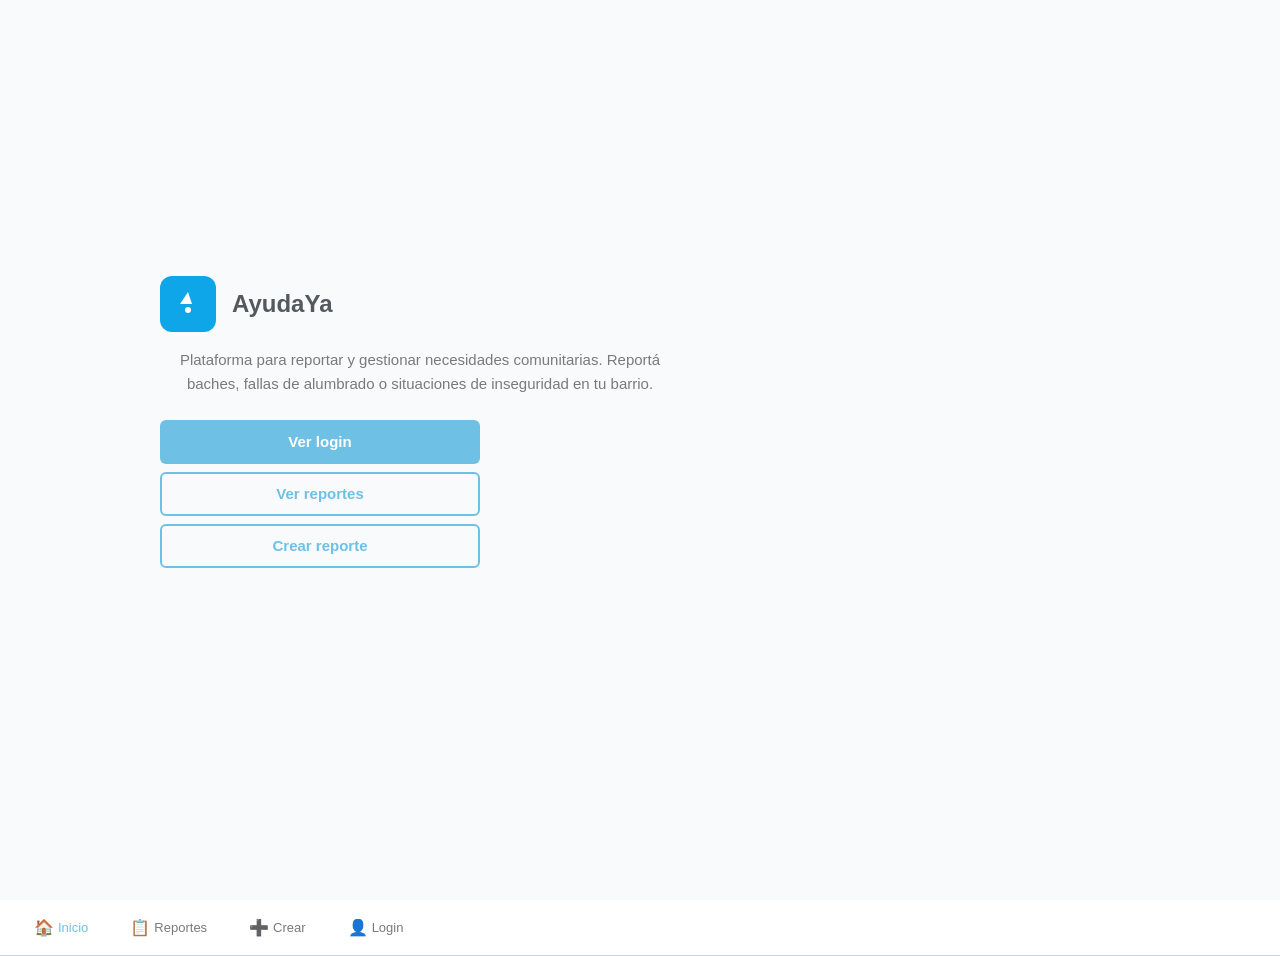
==== index.html @ 713e8d94 "feat: agregar JavaScript con validaciones de formularios, navegación activa y feedback visual" ====
<!DOCTYPE html>
<html lang="es">
<head>
    <meta charset="UTF-8">
    <meta name="viewport" content="width=device-width, initial-scale=1.0">
    <title>AyudaYa</title>
    <link rel="icon" type="image/svg+xml" href="assets/images/favicon.svg">
    <link rel="stylesheet" href="css/styles.css">
</head>
<body>
    <main class="screen screen--centered" style="display: block; padding-top: 0; padding-bottom: 0;">
        <div style="min-height: 100vh; display: flex; flex-direction: column; justify-content: center; padding: var(--space-lg) var(--space-md); padding-bottom: calc(var(--space-lg) + var(--nav-height));">
            <div style="display: grid; gap: var(--space-lg); max-width: 960px; margin: 0 auto; width: 100%;">
                <div>
                    <div style="display: flex; align-items: center; gap: var(--space-md); margin-bottom: var(--space-md);">
                        <img src="assets/images/logo-ayudaya.svg" alt="AyudaYa" style="width: 56px; height: 56px; object-fit: contain;">
                        <h1 style="font-size: var(--font-size-title); font-weight: 700; color: var(--color-text); margin: 0;">AyudaYa</h1>
                    </div>
                    <p style="font-size: var(--font-size-body); color: var(--color-text-muted); max-width: 520px; line-height: 1.6;">
                        Plataforma para reportar y gestionar necesidades comunitarias. Reportá baches, fallas de alumbrado o situaciones de inseguridad en tu barrio.
                    </p>
                </div>

                <div style="display: grid; gap: var(--space-sm); max-width: 320px;">
                    <a href="login.html" class="btn btn--primary" style="width: 100%;">Ver login</a>
                    <a href="reportes.html" class="btn btn--secondary" style="width: 100%;">Ver reportes</a>
                    <a href="crear-reporte.html" class="btn btn--secondary" style="width: 100%;">Crear reporte</a>
                </div>
            </div>
        </div>
    </main>

    <nav class="navbar" aria-label="Navegación principal">
        <a href="index.html" class="navbar__item navbar__item--active" aria-current="page">
            <span class="navbar__icon" aria-hidden="true">🏠</span>
            <span>Inicio</span>
        </a>
        <a href="reportes.html" class="navbar__item">
            <span class="navbar__icon" aria-hidden="true">📋</span>
            <span>Reportes</span>
        </a>
        <a href="crear-reporte.html" class="navbar__item">
            <span class="navbar__icon" aria-hidden="true">➕</span>
            <span>Crear</span>
        </a>
        <a href="login.html" class="navbar__item">
            <span class="navbar__icon" aria-hidden="true">👤</span>
            <span>Login</span>
        </a>
    </nav>
    <script src="js/main.js"></script>
</body>
</html>
---- css/styles.css ----
:root {
    --color-primary: #6EC1E4;
    --color-secondary: #61CE70;
    --color-success: #16a34a;
    --color-error: #dc2626;
    --color-warning: #d97706;
    --color-gray-100: #f1f5f9;
    --color-gray-300: #cbd5e1;
    --color-gray-500: #64748b;
    --color-gray-700: #334155;
    --color-background: #f8fafc;
    --color-surface: #ffffff;

    --color-text: #54595F;
    --color-text-muted: #7A7A7A;
    --color-text-inverse: #ffffff;

    --font-family: -apple-system, BlinkMacSystemFont, "Segoe UI", Roboto, "Helvetica Neue", Arial, sans-serif;
    --font-size-title: 1.5rem;
    --font-size-subtitle: 1.125rem;
    --font-size-body: 0.9375rem;
    --font-size-caption: 0.8125rem;

    --space-xs: 4px;
    --space-sm: 8px;
    --space-md: 16px;
    --space-lg: 24px;

    --radius-sm: 6px;
    --radius-md: 10px;

    --shadow-sm: 0 1px 3px rgba(0, 0, 0, 0.08);
    --shadow-md: 0 4px 12px rgba(0, 0, 0, 0.1);

    --nav-height: 56px;
    --container-max: 960px;
}

*, *::before, *::after {
    margin: 0;
    padding: 0;
    box-sizing: border-box;
}

html {
    scroll-behavior: smooth;
}

body {
    font-family: var(--font-family);
    font-size: var(--font-size-body);
    line-height: 1.5;
    color: var(--color-text);
    background-color: var(--color-background);
    -webkit-font-smoothing: antialiased;
}

.container {
    width: 100%;
    max-width: var(--container-max);
    margin: 0 auto;
    padding: 0 var(--space-md);
}

/* Navegación inferior móvil-first */
.navbar {
    position: fixed;
    bottom: 0;
    left: 0;
    right: 0;
    height: var(--nav-height);
    background: var(--color-surface);
    border-top: 1px solid var(--color-gray-300);
    display: flex;
    justify-content: space-around;
    align-items: center;
    z-index: 100;
}

.navbar__item {
    display: flex;
    flex-direction: column;
    align-items: center;
    justify-content: center;
    gap: 2px;
    text-decoration: none;
    color: var(--color-text-muted);
    font-size: var(--font-size-caption);
    font-weight: 500;
    padding: var(--space-xs) var(--space-sm);
    min-height: var(--nav-height);
    min-width: 64px;
    transition: color 0.2s;
}

.navbar__item:hover,
.navbar__item:focus-visible {
    color: var(--color-primary);
    outline: none;
}

.navbar__item:focus-visible {
    background: var(--color-gray-100);
    border-radius: var(--radius-sm);
}

.navbar__icon {
    width: 24px;
    height: 24px;
    display: inline-flex;
    align-items: center;
    justify-content: center;
    font-size: 1.25rem;
    line-height: 1;
}

.navbar__item--active {
    color: var(--color-primary);
}

/* Botón */
.btn {
    display: inline-flex;
    align-items: center;
    justify-content: center;
    min-height: 44px;
    padding: 10px var(--space-lg);
    border-radius: var(--radius-sm);
    font-family: var(--font-family);
    font-size: var(--font-size-body);
    font-weight: 600;
    line-height: 1.25;
    text-decoration: none;
    border: none;
    cursor: pointer;
    transition: background-color 0.2s, transform 0.1s;
}

.btn:focus-visible {
    outline: 3px solid var(--color-secondary);
    outline-offset: 2px;
}

.btn:active {
    transform: scale(0.98);
}

.btn--primary {
    background-color: var(--color-primary);
    color: var(--color-text-inverse);
}

.btn--primary:hover {
    background-color: #5bb5db;
}

.btn--secondary {
    background-color: transparent;
    color: var(--color-primary);
    border: 2px solid var(--color-primary);
}

.btn--secondary:hover {
    background-color: var(--color-gray-100);
}

.btn--disabled {
    background-color: var(--color-gray-300);
    color: var(--color-gray-500);
    cursor: not-allowed;
    pointer-events: none;
}

/* Input */
.form__group {
    display: grid;
    gap: var(--space-xs);
    margin-bottom: var(--space-md);
}

.form__label {
    font-size: var(--font-size-body);
    font-weight: 600;
    color: var(--color-text);
}

.form__input {
    width: 100%;
    min-height: 44px;
    padding: 10px var(--space-md);
    border: 1px solid var(--color-gray-300);
    border-radius: var(--radius-sm);
    font-family: var(--font-family);
    font-size: var(--font-size-body);
    color: var(--color-text);
    background-color: var(--color-surface);
    transition: border-color 0.2s, box-shadow 0.2s;
}

.form__input:focus-visible {
    outline: none;
    border-color: var(--color-primary);
    box-shadow: 0 0 0 3px rgba(110, 193, 228, 0.25);
}

.form__input--error {
    border-color: var(--color-error);
}

.form__input--error:focus-visible {
    box-shadow: 0 0 0 3px rgba(220, 38, 38, 0.15);
}

.form__error {
    display: block;
    font-size: var(--font-size-caption);
    color: var(--color-error);
    min-height: 1.2em;
}

.form__select {
    appearance: none;
    background-image: url("data:image/svg+xml,%3Csvg xmlns='http://www.w3.org/2000/svg' width='12' height='12' viewBox='0 0 12 12'%3E%3Cpath d='M6 8L1 3h10z' fill='%2364748b'/%3E%3C/svg%3E");
    background-repeat: no-repeat;
    background-position: right 12px center;
    padding-right: 36px;
}

/* Card de reporte */
.report-card {
    background-color: var(--color-surface);
    border: 1px solid var(--color-gray-300);
    border-radius: var(--radius-md);
    padding: var(--space-md);
    box-shadow: var(--shadow-sm);
    display: grid;
    gap: var(--space-sm);
    transition: box-shadow 0.2s, transform 0.2s;
}

.report-card:hover {
    box-shadow: var(--shadow-md);
    transform: translateY(-2px);
}

.report-card__header {
    display: flex;
    justify-content: space-between;
    align-items: flex-start;
    gap: var(--space-sm);
}

.report-card__title {
    font-size: var(--font-size-subtitle);
    font-weight: 600;
    color: var(--color-text);
    line-height: 1.3;
}

.report-card__meta {
    display: flex;
    flex-wrap: wrap;
    gap: var(--space-xs);
    align-items: center;
}

.report-card__category,
.report-card__date {
    font-size: var(--font-size-caption);
    color: var(--color-text-muted);
}

.report-card__location {
    font-size: var(--font-size-caption);
    color: var(--color-text-muted);
    display: flex;
    align-items: center;
    gap: 4px;
}

/* Badge */
.badge {
    display: inline-flex;
    align-items: center;
    justify-content: center;
    min-height: 28px;
    padding: 2px var(--space-sm);
    border-radius: 999px;
    font-size: var(--font-size-caption);
    font-weight: 600;
    line-height: 1.25;
    white-space: nowrap;
}

.badge--status-pending {
    background-color: #fef3c7;
    color: #92400e;
}

.badge--status-inprogress {
    background-color: #dbeafe;
    color: #1e3a8a;
}

.badge--status-resolved {
    background-color: #dcfce7;
    color: #14532d;
}

.badge--category-bache {
    background-color: var(--color-gray-700);
    color: #ffffff;
}

.badge--category-alumbrado {
    background-color: #fde047;
    color: #713f12;
}

.badge--category-inseguridad {
    background-color: #fecaca;
    color: #991b1b;
}

/* FAB */
.fab {
    position: fixed;
    bottom: calc(var(--nav-height) + var(--space-md));
    right: var(--space-md);
    width: 56px;
    height: 56px;
    border-radius: 50%;
    background-color: var(--color-primary);
    color: var(--color-text-inverse);
    border: none;
    display: flex;
    align-items: center;
    justify-content: center;
    font-size: 1.5rem;
    font-weight: 700;
    box-shadow: var(--shadow-md);
    cursor: pointer;
    text-decoration: none;
    line-height: 1;
    z-index: 90;
}

.fab:focus-visible {
    outline: 3px solid var(--color-secondary);
    outline-offset: 2px;
}

.fab:active {
    transform: scale(0.95);
}

/* Placeholder visual */
.placeholder-visual {
    display: flex;
    flex-direction: column;
    align-items: center;
    justify-content: center;
    gap: var(--space-sm);
    min-height: 120px;
    border: 2px dashed var(--color-gray-300);
    border-radius: var(--radius-md);
    background-color: var(--color-gray-100);
    color: var(--color-text-muted);
    font-size: var(--font-size-caption);
    text-align: center;
    padding: var(--space-md);
    cursor: pointer;
    transition: border-color 0.2s, background-color 0.2s;
}

.placeholder-visual:hover {
    border-color: var(--color-primary);
    background-color: var(--color-surface);
}

.placeholder-visual:focus-visible {
    outline: none;
    border-color: var(--color-primary);
    box-shadow: 0 0 0 3px rgba(29, 78, 216, 0.15);
}

/* Pantallas generales */
.screen {
    padding: var(--space-lg) var(--space-md);
    padding-bottom: calc(var(--nav-height) + var(--space-lg) + env(safe-area-inset-bottom, 0px));
}

.screen--centered {
    display: flex;
    flex-direction: column;
    align-items: center;
    justify-content: center;
    min-height: 100vh;
    text-align: center;
}

.screen__logo {
    font-size: var(--font-size-title);
    font-weight: 700;
    color: var(--color-primary);
    margin-bottom: var(--space-lg);
    letter-spacing: -0.02em;
}

.screen__title {
    font-size: var(--font-size-subtitle);
    font-weight: 700;
    margin-bottom: var(--space-md);
    color: var(--color-text);
}

.screen__subtitle {
    font-size: var(--font-size-body);
    color: var(--color-text-muted);
    margin-bottom: var(--space-lg);
    max-width: 400px;
}

/* Lista */
.list {
    display: grid;
    gap: var(--space-md);
}

/* Enlace secundario */
.link {
    color: var(--color-primary);
    text-decoration: none;
    font-weight: 600;
    font-size: var(--font-size-body);
    background: none;
    border: none;
    cursor: pointer;
    padding: var(--space-xs);
    min-height: 44px;
    display: inline-flex;
    align-items: center;
}

.link:hover {
    text-decoration: underline;
}

.link:focus-visible {
    outline: 3px solid var(--color-secondary);
    outline-offset: 2px;
    border-radius: var(--radius-sm);
}

/* Espaciado util */
.mt-sm { margin-top: var(--space-sm); }
.mt-md { margin-top: var(--space-md); }
.mb-sm { margin-bottom: var(--space-sm); }
.mb-md { margin-bottom: var(--space-md); }

/* Style guide específico */
.styleguide {
    padding: var(--space-lg) var(--space-md);
    padding-bottom: calc(var(--space-lg) * 2);
}

.styleguide__section {
    margin-bottom: var(--space-lg);
}

.styleguide__section-title {
    font-size: var(--font-size-subtitle);
    font-weight: 700;
    margin-bottom: var(--space-md);
    color: var(--color-text);
}

.styleguide__token-row {
    display: flex;
    flex-wrap: wrap;
    gap: var(--space-sm);
    align-items: center;
}

.styleguide__swatch {
    width: 48px;
    height: 48px;
    border-radius: var(--radius-sm);
    border: 1px solid var(--color-gray-300);
    display: inline-block;
}

.styleguide__token-name {
    font-family: monospace;
    font-size: var(--font-size-caption);
    color: var(--color-text-muted);
}

.styleguide__component-grid {
    display: grid;
    gap: var(--space-md);
}

/* Responsive */
@media (min-width: 768px) {
    .navbar {
        position: sticky;
        top: 0;
        bottom: auto;
        border-top: none;
        border-bottom: 1px solid var(--color-gray-300);
        justify-content: flex-start;
        padding: 0 var(--space-md);
        gap: var(--space-sm);
    }

    .navbar__item {
        flex-direction: row;
        min-width: auto;
        padding: var(--space-sm) var(--space-md);
        border-radius: var(--radius-sm);
    }

    .navbar__icon {
        font-size: 1rem;
    }

    .screen {
        padding-bottom: var(--space-lg);
    }

    .screen--centered {
        min-height: auto;
        padding-top: 10vh;
        padding-bottom: 10vh;
    }

    .report-card {
        padding: var(--space-lg);
    }

    .styleguide__component-grid {
        grid-template-columns: repeat(2, 1fr);
    }
}

/* Imprimir */
@media print {
    .navbar, .fab, .btn, .form__input, .placeholder-visual {
        display: none;
    }
}

/* Ocultar icono de candado/autocompletar del navegador en campos de contraseña */
input[type="password"]::-webkit-credentials-auto-fill-button,
input[type="password"]::-webkit-clear-button,
input[type="password"]::-webkit-inner-spin-button {
    display: none !important;
    -webkit-appearance: none;
    appearance: none;
    margin: 0;
    height: 0;
    width: 0;
}
    position: absolute;
    width: 1px;
    height: 1px;
    padding: 0;
    margin: -1px;
    overflow: hidden;
    clip: rect(0, 0, 0, 0);
    white-space: nowrap;
    border: 0;
}
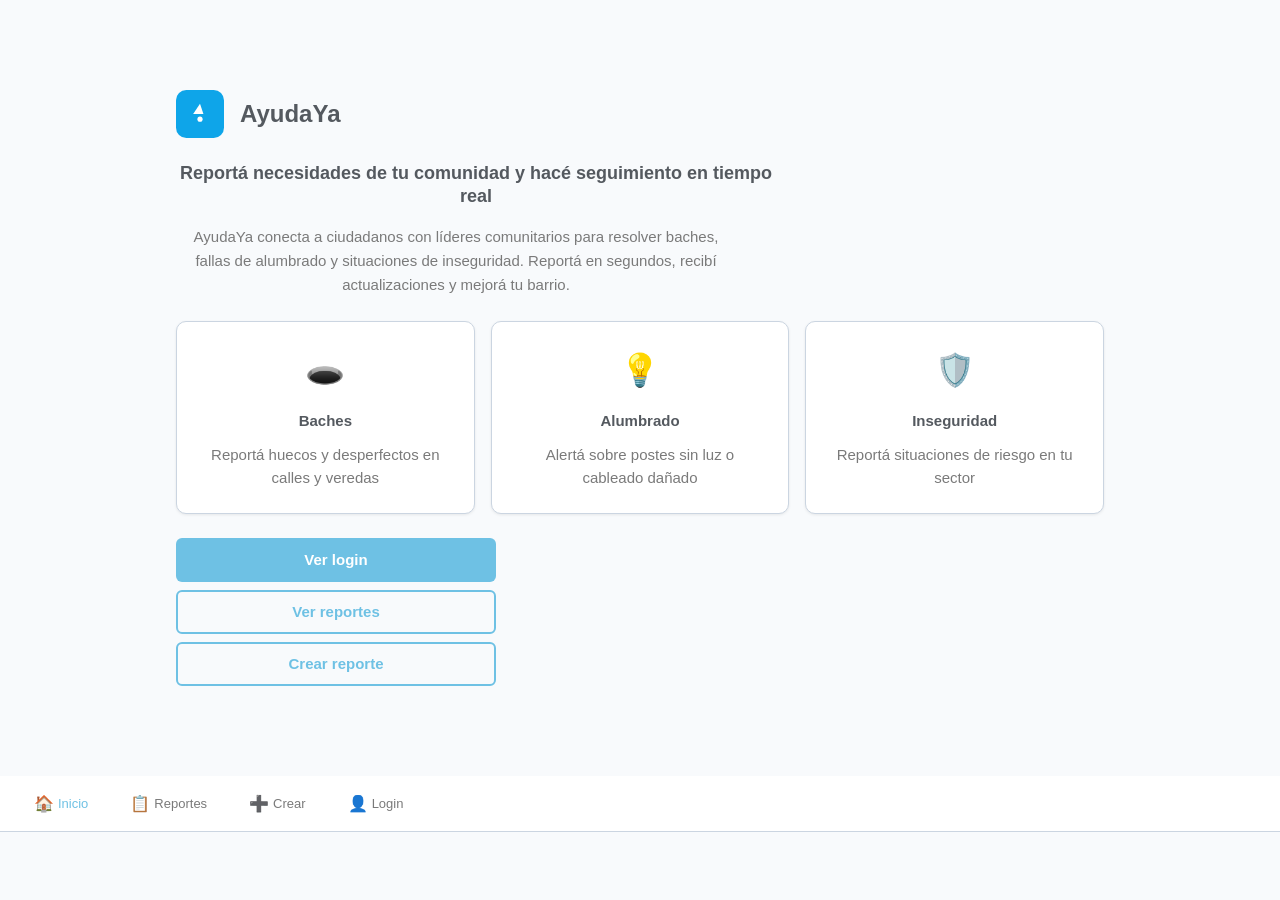
==== commit 31371f53: "feat: mejorar inicio con hero informativo, cards de categorías y diseño más atractivo" ====
--- a/index.html
+++ b/index.html
@@ -3,22 +3,44 @@
 <head>
     <meta charset="UTF-8">
     <meta name="viewport" content="width=device-width, initial-scale=1.0">
-    <title>AyudaYa</title>
+    <title>AyudaYa — Inicio</title>
     <link rel="icon" type="image/svg+xml" href="assets/images/favicon.svg">
     <link rel="stylesheet" href="css/styles.css">
 </head>
 <body>
-    <main class="screen screen--centered" style="display: block; padding-top: 0; padding-bottom: 0;">
-        <div style="min-height: 100vh; display: flex; flex-direction: column; justify-content: center; padding: var(--space-lg) var(--space-md); padding-bottom: calc(var(--space-lg) + var(--nav-height));">
-            <div style="display: grid; gap: var(--space-lg); max-width: 960px; margin: 0 auto; width: 100%;">
-                <div>
-                    <div style="display: flex; align-items: center; gap: var(--space-md); margin-bottom: var(--space-md);">
-                        <img src="assets/images/logo-ayudaya.svg" alt="AyudaYa" style="width: 56px; height: 56px; object-fit: contain;">
-                        <h1 style="font-size: var(--font-size-title); font-weight: 700; color: var(--color-text); margin: 0;">AyudaYa</h1>
+    <main class="screen screen--centered">
+        <div style="width: 100%; max-width: 960px; padding: 0 var(--space-md);">
+            <div style="display: grid; gap: var(--space-lg);">
+                <div style="display: flex; align-items: center; gap: var(--space-md);">
+                    <img src="assets/images/logo-ayudaya.svg" alt="AyudaYa" style="width: 48px; height: 48px; object-fit: contain;">
+                    <h1 style="font-size: var(--font-size-title); font-weight: 700; color: var(--color-text); margin: 0;">AyudaYa</h1>
+                </div>
+
+                <div style="display: grid; gap: var(--space-md);">
+                    <h2 style="font-size: var(--font-size-subtitle); font-weight: 700; color: var(--color-text); line-height: 1.3; max-width: 600px;">
+                        Reportá necesidades de tu comunidad y hacé seguimiento en tiempo real
+                    </h2>
+                    <p style="font-size: var(--font-size-body); color: var(--color-text-muted); line-height: 1.6; max-width: 560px;">
+                        AyudaYa conecta a ciudadanos con líderes comunitarios para resolver baches, fallas de alumbrado y situaciones de inseguridad. Reportá en segundos, recibí actualizaciones y mejorá tu barrio.
+                    </p>
+                </div>
+
+                <div style="display: grid; grid-template-columns: repeat(auto-fit, minmax(220px, 1fr)); gap: var(--space-md);">
+                    <div class="report-card" style="text-align: center; padding: var(--space-lg);">
+                        <div style="font-size: 2rem; margin-bottom: var(--space-sm);">🕳️</div>
+                        <div style="font-weight: 700; color: var(--color-text); margin-bottom: var(--space-xs);">Baches</div>
+                        <div style="font-size: var(--font-size-body); color: var(--color-text-muted);">Reportá huecos y desperfectos en calles y veredas</div>
                     </div>
-                    <p style="font-size: var(--font-size-body); color: var(--color-text-muted); max-width: 520px; line-height: 1.6;">
-                        Plataforma para reportar y gestionar necesidades comunitarias. Reportá baches, fallas de alumbrado o situaciones de inseguridad en tu barrio.
-                    </p>
+                    <div class="report-card" style="text-align: center; padding: var(--space-lg);">
+                        <div style="font-size: 2rem; margin-bottom: var(--space-sm);">💡</div>
+                        <div style="font-weight: 700; color: var(--color-text); margin-bottom: var(--space-xs);">Alumbrado</div>
+                        <div style="font-size: var(--font-size-body); color: var(--color-text-muted);">Alertá sobre postes sin luz o cableado dañado</div>
+                    </div>
+                    <div class="report-card" style="text-align: center; padding: var(--space-lg);">
+                        <div style="font-size: 2rem; margin-bottom: var(--space-sm);">🛡️</div>
+                        <div style="font-weight: 700; color: var(--color-text); margin-bottom: var(--space-xs);">Inseguridad</div>
+                        <div style="font-size: var(--font-size-body); color: var(--color-text-muted);">Reportá situaciones de riesgo en tu sector</div>
+                    </div>
                 </div>
 
                 <div style="display: grid; gap: var(--space-sm); max-width: 320px;">
@@ -48,6 +70,5 @@
             <span>Login</span>
         </a>
     </nav>
-    <script src="js/main.js"></script>
 </body>
 </html>
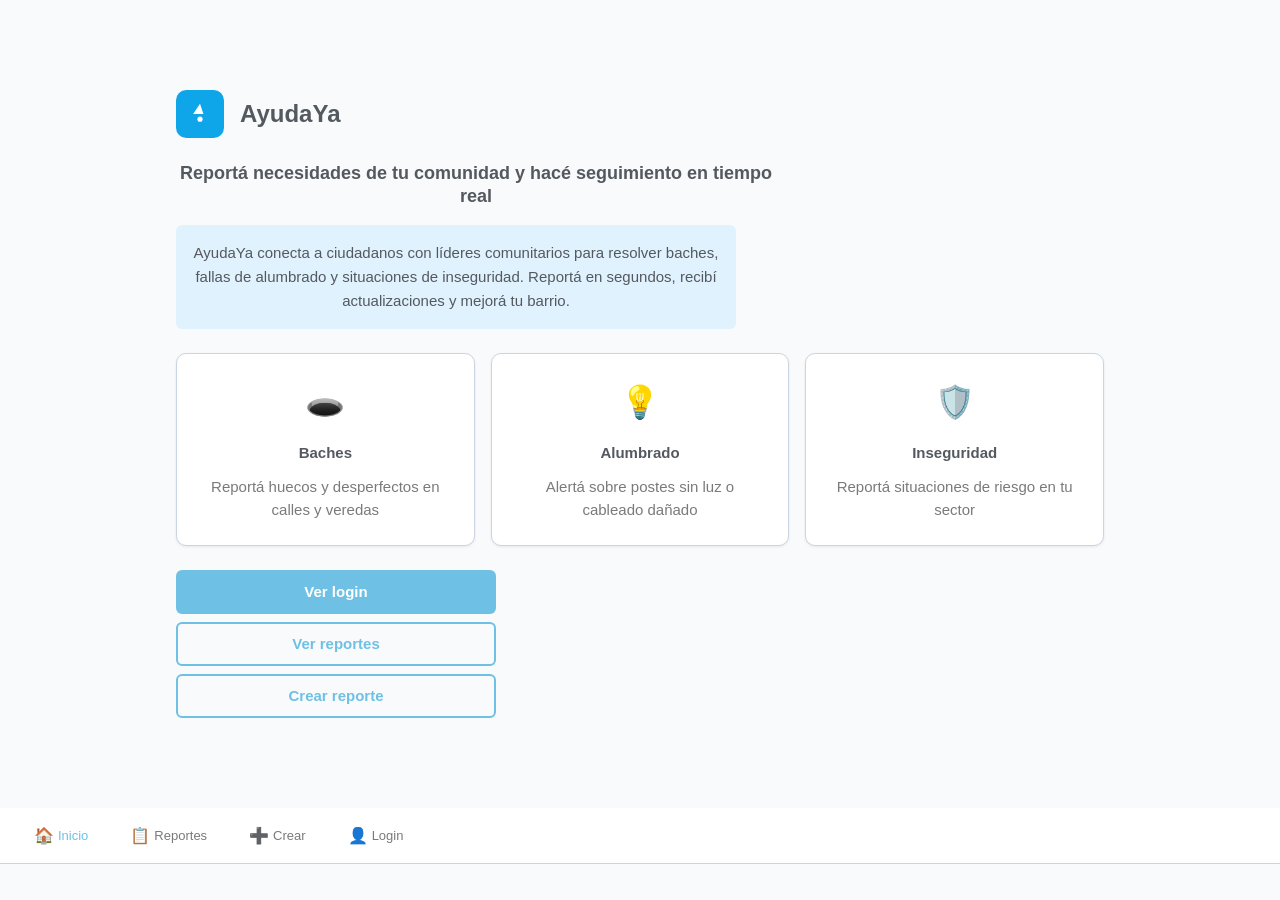
==== commit 0a6a39ef: "style: mejorar contraste del inicio con fondo celeste en descripción" ====
--- a/index.html
+++ b/index.html
@@ -17,10 +17,10 @@
                 </div>
 
                 <div style="display: grid; gap: var(--space-md);">
-                    <h2 style="font-size: var(--font-size-subtitle); font-weight: 700; color: var(--color-text); line-height: 1.3; max-width: 600px;">
+                    <h2 style="font-size: var(--font-size-subtitle); font-weight: 700; color: var(--color-text); line-height: 1.3; max-width: 600px; margin: 0;">
                         Reportá necesidades de tu comunidad y hacé seguimiento en tiempo real
                     </h2>
-                    <p style="font-size: var(--font-size-body); color: var(--color-text-muted); line-height: 1.6; max-width: 560px;">
+                    <p style="font-size: var(--font-size-body); color: var(--color-text); line-height: 1.6; max-width: 560px; background: #e0f2fe; padding: var(--space-md); border-radius: var(--radius-sm); margin: 0;">
                         AyudaYa conecta a ciudadanos con líderes comunitarios para resolver baches, fallas de alumbrado y situaciones de inseguridad. Reportá en segundos, recibí actualizaciones y mejorá tu barrio.
                     </p>
                 </div>
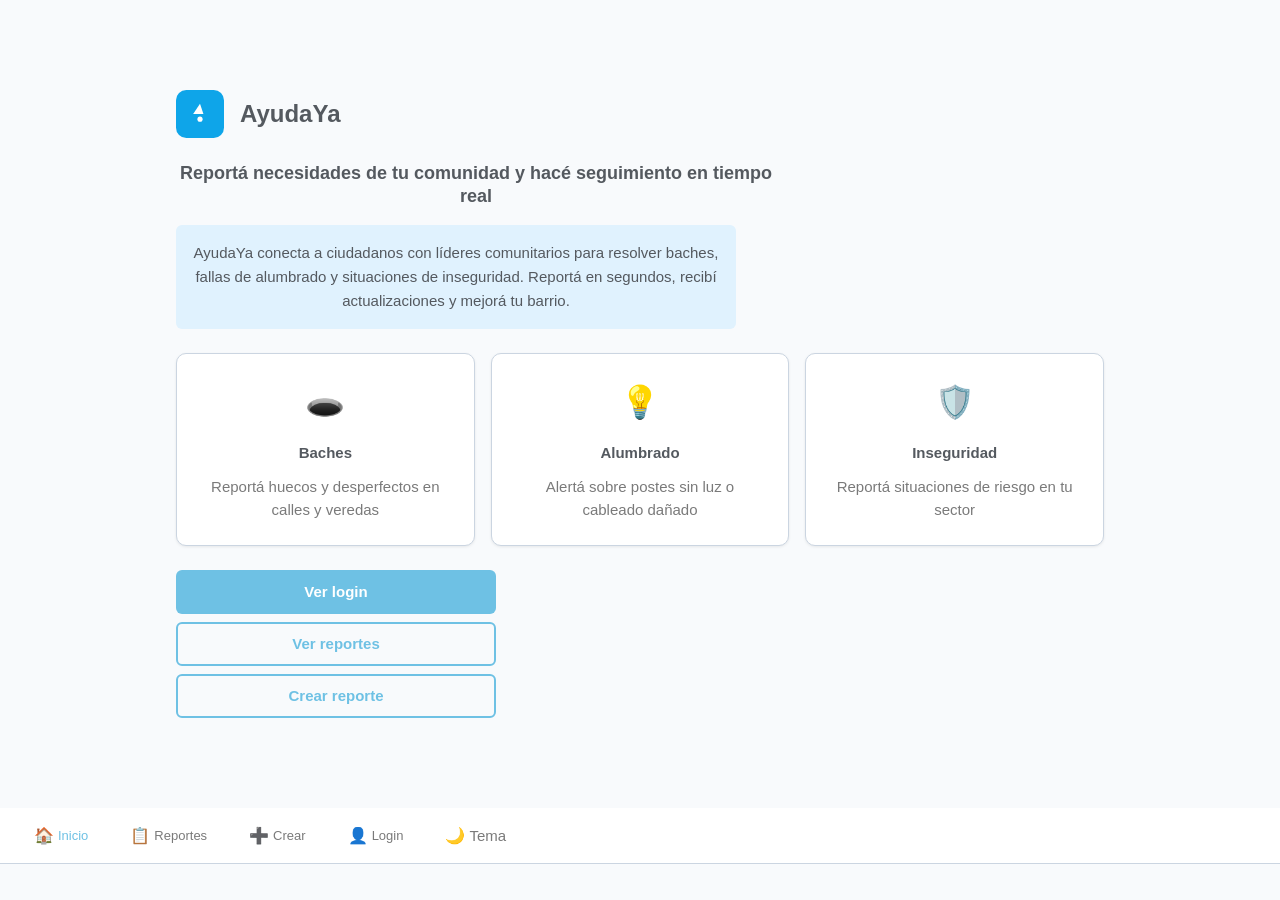
==== commit 4f8c68f7: "feat: agregar modo oscuro, foto/ubicación funcional y persistencia de reportes Se corrige un bug de " ====
--- a/index.html
+++ b/index.html
@@ -6,54 +6,63 @@
     <title>AyudaYa — Inicio</title>
     <link rel="icon" type="image/svg+xml" href="assets/images/favicon.svg">
     <link rel="stylesheet" href="css/styles.css">
+    <script>
+        (function () {
+            try {
+                if (localStorage.getItem('ayudaya_theme') === 'dark') {
+                    document.documentElement.setAttribute('data-theme', 'dark');
+                }
+            } catch (e) {}
+        })();
+    </script>
 </head>
 <body>
     <main class="screen screen--centered">
-        <div style="width: 100%; max-width: 960px; padding: 0 var(--space-md);">
-            <div style="display: grid; gap: var(--space-lg);">
-                <div style="display: flex; align-items: center; gap: var(--space-md);">
-                    <img src="assets/images/logo-ayudaya.svg" alt="AyudaYa" style="width: 48px; height: 48px; object-fit: contain;">
-                    <h1 style="font-size: var(--font-size-title); font-weight: 700; color: var(--color-text); margin: 0;">AyudaYa</h1>
+        <div class="container">
+            <div class="hero">
+                <div class="hero__brand">
+                    <img src="assets/images/logo-ayudaya.svg" alt="AyudaYa" class="hero__logo">
+                    <h1 class="hero__name">AyudaYa</h1>
                 </div>
 
-                <div style="display: grid; gap: var(--space-md);">
-                    <h2 style="font-size: var(--font-size-subtitle); font-weight: 700; color: var(--color-text); line-height: 1.3; max-width: 600px; margin: 0;">
+                <div class="hero__intro">
+                    <h2 class="hero__headline">
                         Reportá necesidades de tu comunidad y hacé seguimiento en tiempo real
                     </h2>
-                    <p style="font-size: var(--font-size-body); color: var(--color-text); line-height: 1.6; max-width: 560px; background: #e0f2fe; padding: var(--space-md); border-radius: var(--radius-sm); margin: 0;">
+                    <p class="hero__lead">
                         AyudaYa conecta a ciudadanos con líderes comunitarios para resolver baches, fallas de alumbrado y situaciones de inseguridad. Reportá en segundos, recibí actualizaciones y mejorá tu barrio.
                     </p>
                 </div>
 
-                <div style="display: grid; grid-template-columns: repeat(auto-fit, minmax(220px, 1fr)); gap: var(--space-md);">
-                    <div class="report-card" style="text-align: center; padding: var(--space-lg);">
-                        <div style="font-size: 2rem; margin-bottom: var(--space-sm);">🕳️</div>
-                        <div style="font-weight: 700; color: var(--color-text); margin-bottom: var(--space-xs);">Baches</div>
-                        <div style="font-size: var(--font-size-body); color: var(--color-text-muted);">Reportá huecos y desperfectos en calles y veredas</div>
+                <div class="category-grid">
+                    <div class="report-card category-card">
+                        <div class="category-card__icon" aria-hidden="true">🕳️</div>
+                        <div class="category-card__title">Baches</div>
+                        <div class="category-card__text">Reportá huecos y desperfectos en calles y veredas</div>
                     </div>
-                    <div class="report-card" style="text-align: center; padding: var(--space-lg);">
-                        <div style="font-size: 2rem; margin-bottom: var(--space-sm);">💡</div>
-                        <div style="font-weight: 700; color: var(--color-text); margin-bottom: var(--space-xs);">Alumbrado</div>
-                        <div style="font-size: var(--font-size-body); color: var(--color-text-muted);">Alertá sobre postes sin luz o cableado dañado</div>
+                    <div class="report-card category-card">
+                        <div class="category-card__icon" aria-hidden="true">💡</div>
+                        <div class="category-card__title">Alumbrado</div>
+                        <div class="category-card__text">Alertá sobre postes sin luz o cableado dañado</div>
                     </div>
-                    <div class="report-card" style="text-align: center; padding: var(--space-lg);">
-                        <div style="font-size: 2rem; margin-bottom: var(--space-sm);">🛡️</div>
-                        <div style="font-weight: 700; color: var(--color-text); margin-bottom: var(--space-xs);">Inseguridad</div>
-                        <div style="font-size: var(--font-size-body); color: var(--color-text-muted);">Reportá situaciones de riesgo en tu sector</div>
+                    <div class="report-card category-card">
+                        <div class="category-card__icon" aria-hidden="true">🛡️</div>
+                        <div class="category-card__title">Inseguridad</div>
+                        <div class="category-card__text">Reportá situaciones de riesgo en tu sector</div>
                     </div>
                 </div>
 
-                <div style="display: grid; gap: var(--space-sm); max-width: 320px;">
-                    <a href="login.html" class="btn btn--primary" style="width: 100%;">Ver login</a>
-                    <a href="reportes.html" class="btn btn--secondary" style="width: 100%;">Ver reportes</a>
-                    <a href="crear-reporte.html" class="btn btn--secondary" style="width: 100%;">Crear reporte</a>
+                <div class="hero__actions">
+                    <a href="login.html" class="btn btn--primary">Ver login</a>
+                    <a href="reportes.html" class="btn btn--secondary">Ver reportes</a>
+                    <a href="crear-reporte.html" class="btn btn--secondary">Crear reporte</a>
                 </div>
             </div>
         </div>
     </main>
 
     <nav class="navbar" aria-label="Navegación principal">
-        <a href="index.html" class="navbar__item navbar__item--active" aria-current="page">
+        <a href="index.html" class="navbar__item">
             <span class="navbar__icon" aria-hidden="true">🏠</span>
             <span>Inicio</span>
         </a>
@@ -69,6 +78,12 @@
             <span class="navbar__icon" aria-hidden="true">👤</span>
             <span>Login</span>
         </a>
+        <button type="button" class="navbar__item navbar__item--button" id="themeToggle" aria-pressed="false">
+            <span class="navbar__icon" id="themeToggleIcon" aria-hidden="true">🌙</span>
+            <span>Tema</span>
+        </button>
     </nav>
+
+    <script src="js/main.js"></script>
 </body>
 </html>
--- a/css/styles.css
+++ b/css/styles.css
@@ -10,6 +10,7 @@
     --color-gray-700: #334155;
     --color-background: #f8fafc;
     --color-surface: #ffffff;
+    --color-primary-soft: #e0f2fe;
 
     --color-text: #54595F;
     --color-text-muted: #7A7A7A;
@@ -164,6 +165,10 @@
     background-color: var(--color-gray-100);
 }
 
+.btn--block {
+    width: 100%;
+}
+
 .btn--disabled {
     background-color: var(--color-gray-300);
     color: var(--color-gray-500);
@@ -216,6 +221,10 @@
     font-size: var(--font-size-caption);
     color: var(--color-error);
     min-height: 1.2em;
+}
+
+.form--narrow {
+    max-width: 600px;
 }
 
 .form__select {
@@ -268,6 +277,13 @@
 .report-card__date {
     font-size: var(--font-size-caption);
     color: var(--color-text-muted);
+}
+
+.report-card__photo {
+    width: 100%;
+    max-height: 160px;
+    object-fit: cover;
+    border-radius: var(--radius-sm);
 }
 
 .report-card__location {
@@ -384,6 +400,64 @@
     box-shadow: 0 0 0 3px rgba(29, 78, 216, 0.15);
 }
 
+.placeholder-visual--filled {
+    border-style: solid;
+    border-color: var(--color-secondary);
+    background-color: var(--color-surface);
+    padding: var(--space-sm);
+}
+
+.placeholder-visual__icon {
+    font-size: 1.5rem;
+}
+
+.placeholder-visual__preview {
+    width: 100%;
+    max-height: 160px;
+    object-fit: cover;
+    border-radius: var(--radius-sm);
+}
+
+/* Oculto visualmente, accesible para lectores de pantalla */
+.sr-only {
+    position: absolute;
+    width: 1px;
+    height: 1px;
+    padding: 0;
+    margin: -1px;
+    overflow: hidden;
+    clip: rect(0, 0, 0, 0);
+    white-space: nowrap;
+    border: 0;
+}
+
+/* Fila de ubicación: input + botón de geolocalización */
+.location-row {
+    display: flex;
+    gap: var(--space-sm);
+}
+
+.location-row .form__input {
+    flex: 1;
+}
+
+.btn--icon {
+    flex-shrink: 0;
+    width: 44px;
+    padding: 0;
+}
+
+.location-status {
+    display: block;
+    font-size: var(--font-size-caption);
+    color: var(--color-text-muted);
+    margin-top: var(--space-xs);
+}
+
+.location-status--ok {
+    color: var(--color-success);
+}
+
 /* Pantallas generales */
 .screen {
     padding: var(--space-lg) var(--space-md);
@@ -419,6 +493,141 @@
     color: var(--color-text-muted);
     margin-bottom: var(--space-lg);
     max-width: 400px;
+}
+
+/* Hero de inicio */
+.hero {
+    display: grid;
+    gap: var(--space-lg);
+}
+
+.hero__brand {
+    display: flex;
+    align-items: center;
+    gap: var(--space-md);
+}
+
+.hero__logo {
+    width: 48px;
+    height: 48px;
+    object-fit: contain;
+}
+
+.hero__name {
+    font-size: var(--font-size-title);
+    font-weight: 700;
+    color: var(--color-text);
+}
+
+.hero__intro {
+    display: grid;
+    gap: var(--space-md);
+}
+
+.hero__headline {
+    font-size: var(--font-size-subtitle);
+    font-weight: 700;
+    color: var(--color-text);
+    line-height: 1.3;
+    max-width: 600px;
+}
+
+.hero__lead {
+    font-size: var(--font-size-body);
+    color: var(--color-text);
+    line-height: 1.6;
+    max-width: 560px;
+    background-color: var(--color-primary-soft);
+    padding: var(--space-md);
+    border-radius: var(--radius-sm);
+}
+
+.hero__actions {
+    display: grid;
+    gap: var(--space-sm);
+    max-width: 320px;
+}
+
+.hero__actions .btn {
+    width: 100%;
+}
+
+/* Grilla de categorías del inicio */
+.category-grid {
+    display: grid;
+    grid-template-columns: repeat(auto-fit, minmax(220px, 1fr));
+    gap: var(--space-md);
+}
+
+.category-card {
+    text-align: center;
+    padding: var(--space-lg);
+}
+
+.category-card__icon {
+    font-size: 2rem;
+    margin-bottom: var(--space-sm);
+}
+
+.category-card__title {
+    font-weight: 700;
+    color: var(--color-text);
+    margin-bottom: var(--space-xs);
+}
+
+.category-card__text {
+    font-size: var(--font-size-body);
+    color: var(--color-text-muted);
+}
+
+/* Tarjeta de autenticación (login / registro) */
+.auth-card {
+    width: 100%;
+    max-width: 360px;
+}
+
+.auth-card--wide {
+    max-width: 420px;
+    margin: 0 auto;
+}
+
+.auth-card__brand {
+    display: flex;
+    align-items: center;
+    gap: var(--space-md);
+    margin-bottom: var(--space-lg);
+}
+
+.auth-card__logo {
+    width: 56px;
+    height: 56px;
+    object-fit: contain;
+}
+
+.auth-card__logo--sm {
+    width: 48px;
+    height: 48px;
+}
+
+.auth-card__badge {
+    margin-bottom: 0;
+    background-color: var(--color-primary);
+    color: var(--color-text-inverse);
+    padding: var(--space-xs) var(--space-md);
+    border-radius: var(--radius-sm);
+}
+
+.auth-card__title {
+    font-size: var(--font-size-title);
+    font-weight: 700;
+    color: var(--color-text);
+}
+
+.auth-card__lead {
+    font-size: var(--font-size-body);
+    color: var(--color-text-muted);
+    line-height: 1.6;
+    margin-bottom: var(--space-lg);
 }
 
 /* Lista */
@@ -457,6 +666,7 @@
 .mt-md { margin-top: var(--space-md); }
 .mb-sm { margin-bottom: var(--space-sm); }
 .mb-md { margin-bottom: var(--space-md); }
+.text-center { text-align: center; }
 
 /* Style guide específico */
 .styleguide {
@@ -562,13 +772,69 @@
     height: 0;
     width: 0;
 }
-    position: absolute;
-    width: 1px;
-    height: 1px;
-    padding: 0;
-    margin: -1px;
-    overflow: hidden;
-    clip: rect(0, 0, 0, 0);
-    white-space: nowrap;
-    border: 0;
-}
+
+/* Modo oscuro */
+[data-theme="dark"] {
+    --color-background: #0f172a;
+    --color-surface: #1e293b;
+    --color-text: #e2e8f0;
+    --color-text-muted: #94a3b8;
+    --color-gray-100: #1e293b;
+    --color-gray-300: #334155;
+    --color-primary-soft: #16324a;
+    --shadow-sm: 0 1px 3px rgba(0, 0, 0, 0.4);
+    --shadow-md: 0 4px 12px rgba(0, 0, 0, 0.5);
+}
+
+body {
+    transition: background-color 0.25s ease, color 0.25s ease;
+}
+
+.navbar__item--button {
+    background: none;
+    border: none;
+    font: inherit;
+    font-weight: 500;
+    cursor: pointer;
+}
+
+/* Animaciones de entrada */
+@keyframes fadeInUp {
+    from {
+        opacity: 0;
+        transform: translateY(10px);
+    }
+    to {
+        opacity: 1;
+        transform: none;
+    }
+}
+
+.report-card,
+.category-card {
+    animation: fadeInUp 0.35s ease both;
+}
+
+.list .report-card:nth-child(1) { animation-delay: 0.03s; }
+.list .report-card:nth-child(2) { animation-delay: 0.08s; }
+.list .report-card:nth-child(3) { animation-delay: 0.13s; }
+.list .report-card:nth-child(4) { animation-delay: 0.18s; }
+.list .report-card:nth-child(n+5) { animation-delay: 0.22s; }
+
+.category-grid .category-card:nth-child(1) { animation-delay: 0.03s; }
+.category-grid .category-card:nth-child(2) { animation-delay: 0.09s; }
+.category-grid .category-card:nth-child(3) { animation-delay: 0.15s; }
+
+.report-card--highlight {
+    border-color: var(--color-secondary);
+    box-shadow: 0 0 0 3px rgba(97, 206, 112, 0.25);
+}
+
+@media (prefers-reduced-motion: reduce) {
+    *, *::before, *::after {
+        animation-duration: 0.001ms !important;
+        animation-iteration-count: 1 !important;
+        transition-duration: 0.001ms !important;
+        scroll-behavior: auto !important;
+    }
+}
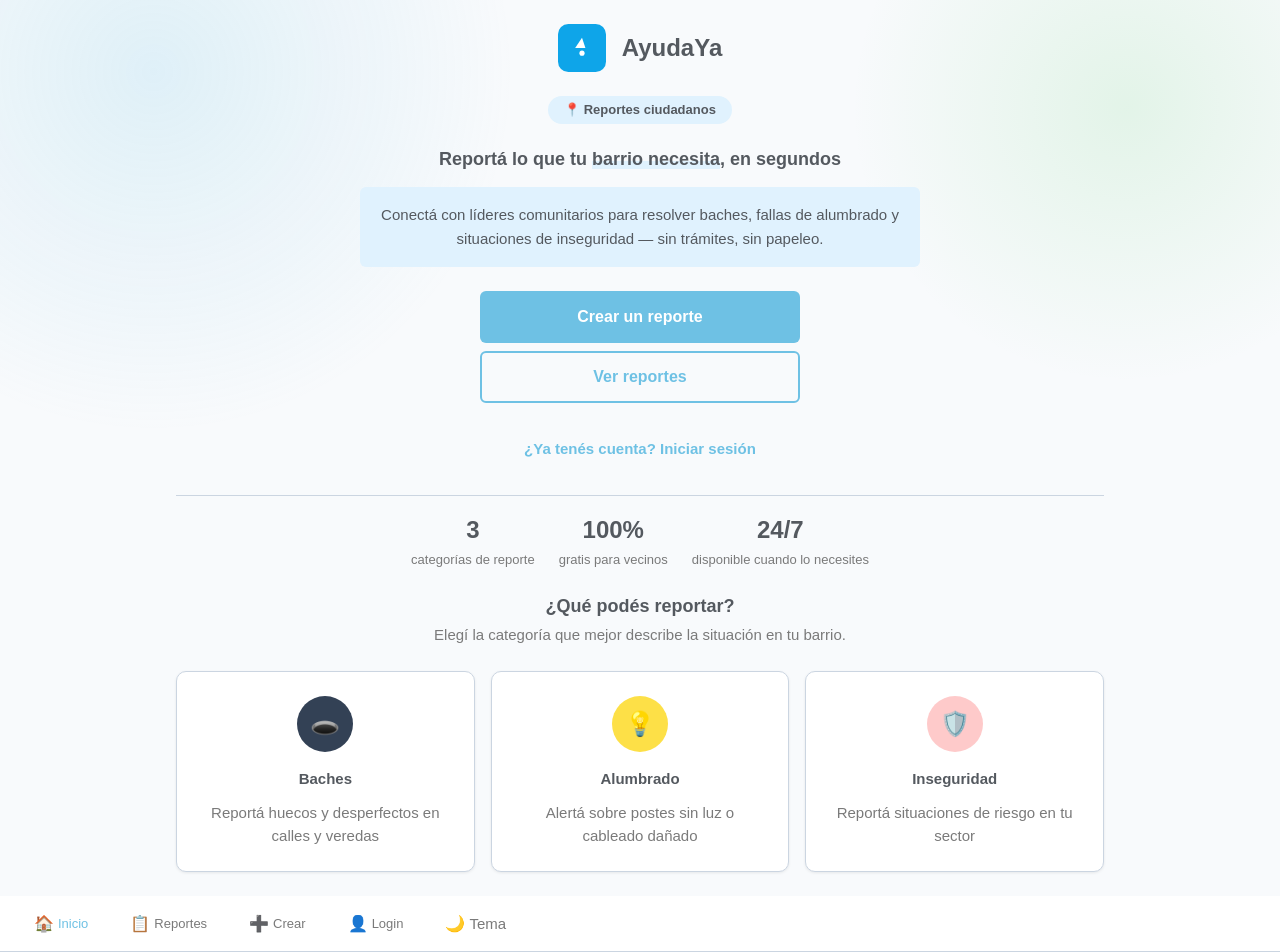
==== commit 2f9490c0: "feat: rediseñar la página de inicio como landing page con jerarquía visual, botones claros y estadís" ====
--- a/index.html
+++ b/index.html
@@ -17,7 +17,7 @@
     </script>
 </head>
 <body>
-    <main class="screen screen--centered">
+    <main class="screen home-hero">
         <div class="container">
             <div class="hero">
                 <div class="hero__brand">
@@ -25,37 +25,59 @@
                     <h1 class="hero__name">AyudaYa</h1>
                 </div>
 
+                <span class="hero__eyebrow">📍 Reportes ciudadanos</span>
+
                 <div class="hero__intro">
                     <h2 class="hero__headline">
-                        Reportá necesidades de tu comunidad y hacé seguimiento en tiempo real
+                        Reportá lo que tu <span class="hero__highlight">barrio necesita</span>, en segundos
                     </h2>
                     <p class="hero__lead">
-                        AyudaYa conecta a ciudadanos con líderes comunitarios para resolver baches, fallas de alumbrado y situaciones de inseguridad. Reportá en segundos, recibí actualizaciones y mejorá tu barrio.
+                        Conectá con líderes comunitarios para resolver baches, fallas de alumbrado y situaciones de inseguridad — sin trámites, sin papeleo.
                     </p>
+                </div>
+
+                <div class="hero__actions">
+                    <a href="crear-reporte.html" class="btn btn--primary btn--lg">Crear un reporte</a>
+                    <a href="reportes.html" class="btn btn--secondary btn--lg">Ver reportes</a>
+                </div>
+                <a href="login.html" class="link hero__login-link">¿Ya tenés cuenta? Iniciar sesión</a>
+
+                <div class="hero__stats">
+                    <div class="hero__stat">
+                        <span class="hero__stat-number">3</span>
+                        <span class="hero__stat-label">categorías de reporte</span>
+                    </div>
+                    <div class="hero__stat">
+                        <span class="hero__stat-number">100%</span>
+                        <span class="hero__stat-label">gratis para vecinos</span>
+                    </div>
+                    <div class="hero__stat">
+                        <span class="hero__stat-number">24/7</span>
+                        <span class="hero__stat-label">disponible cuando lo necesites</span>
+                    </div>
+                </div>
+
+                <div class="section-heading">
+                    <h3 class="section-heading__title">¿Qué podés reportar?</h3>
+                    <p class="section-heading__text">Elegí la categoría que mejor describe la situación en tu barrio.</p>
                 </div>
 
                 <div class="category-grid">
                     <div class="report-card category-card">
-                        <div class="category-card__icon" aria-hidden="true">🕳️</div>
+                        <div class="category-card__icon category-card__icon--bache" aria-hidden="true">🕳️</div>
                         <div class="category-card__title">Baches</div>
                         <div class="category-card__text">Reportá huecos y desperfectos en calles y veredas</div>
                     </div>
                     <div class="report-card category-card">
-                        <div class="category-card__icon" aria-hidden="true">💡</div>
+                        <div class="category-card__icon category-card__icon--alumbrado" aria-hidden="true">💡</div>
                         <div class="category-card__title">Alumbrado</div>
                         <div class="category-card__text">Alertá sobre postes sin luz o cableado dañado</div>
                     </div>
                     <div class="report-card category-card">
-                        <div class="category-card__icon" aria-hidden="true">🛡️</div>
+                        <div class="category-card__icon category-card__icon--inseguridad" aria-hidden="true">🛡️</div>
                         <div class="category-card__title">Inseguridad</div>
                         <div class="category-card__text">Reportá situaciones de riesgo en tu sector</div>
                     </div>
-                </div>
-
-                <div class="hero__actions">
-                    <a href="login.html" class="btn btn--primary">Ver login</a>
-                    <a href="reportes.html" class="btn btn--secondary">Ver reportes</a>
-                    <a href="crear-reporte.html" class="btn btn--secondary">Crear reporte</a>
                 </div>
             </div>
         </div>
--- a/css/styles.css
+++ b/css/styles.css
@@ -496,14 +496,22 @@
 }
 
 /* Hero de inicio */
+.home-hero {
+    background-image:
+        radial-gradient(600px circle at 12% 8%, rgba(110, 193, 228, 0.18), transparent 60%),
+        radial-gradient(500px circle at 88% 12%, rgba(97, 206, 112, 0.14), transparent 55%);
+}
+
 .hero {
     display: grid;
     gap: var(--space-lg);
+    text-align: center;
 }
 
 .hero__brand {
     display: flex;
     align-items: center;
+    justify-content: center;
     gap: var(--space-md);
 }
 
@@ -530,6 +538,7 @@
     color: var(--color-text);
     line-height: 1.3;
     max-width: 600px;
+    margin: 0 auto;
 }
 
 .hero__lead {
@@ -537,19 +546,92 @@
     color: var(--color-text);
     line-height: 1.6;
     max-width: 560px;
+    margin: 0 auto;
     background-color: var(--color-primary-soft);
     padding: var(--space-md);
     border-radius: var(--radius-sm);
+}
+
+.hero__eyebrow {
+    display: inline-flex;
+    align-items: center;
+    gap: var(--space-xs);
+    margin: 0 auto;
+    background-color: var(--color-primary-soft);
+    color: var(--color-text);
+    font-size: var(--font-size-caption);
+    font-weight: 700;
+    padding: var(--space-xs) var(--space-md);
+    border-radius: 999px;
+}
+
+.hero__highlight {
+    background-image: linear-gradient(180deg, transparent 62%, var(--color-primary-soft) 62%);
 }
 
 .hero__actions {
     display: grid;
     gap: var(--space-sm);
     max-width: 320px;
+    width: 100%;
+    margin: 0 auto;
 }
 
 .hero__actions .btn {
     width: 100%;
+}
+
+.hero__login-link {
+    justify-content: center;
+}
+
+.hero__stats {
+    display: flex;
+    flex-wrap: wrap;
+    justify-content: center;
+    gap: var(--space-lg);
+    padding-top: var(--space-md);
+    border-top: 1px solid var(--color-gray-300);
+}
+
+.hero__stat {
+    display: flex;
+    flex-direction: column;
+    align-items: center;
+    gap: 2px;
+}
+
+.hero__stat-number {
+    font-size: var(--font-size-title);
+    font-weight: 800;
+    color: var(--color-text);
+}
+
+.hero__stat-label {
+    font-size: var(--font-size-caption);
+    color: var(--color-text-muted);
+}
+
+.section-heading {
+    display: grid;
+    gap: var(--space-xs);
+}
+
+.section-heading__title {
+    font-size: var(--font-size-subtitle);
+    font-weight: 700;
+    color: var(--color-text);
+}
+
+.section-heading__text {
+    font-size: var(--font-size-body);
+    color: var(--color-text-muted);
+}
+
+.btn--lg {
+    min-height: 52px;
+    padding: 0 var(--space-lg);
+    font-size: 1rem;
 }
 
 /* Grilla de categorías del inicio */
@@ -565,8 +647,26 @@
 }
 
 .category-card__icon {
-    font-size: 2rem;
-    margin-bottom: var(--space-sm);
+    width: 56px;
+    height: 56px;
+    margin: 0 auto var(--space-sm);
+    border-radius: 50%;
+    display: flex;
+    align-items: center;
+    justify-content: center;
+    font-size: 1.5rem;
+}
+
+.category-card__icon--bache {
+    background-color: var(--color-gray-700);
+}
+
+.category-card__icon--alumbrado {
+    background-color: #fde047;
+}
+
+.category-card__icon--inseguridad {
+    background-color: #fecaca;
 }
 
 .category-card__title {
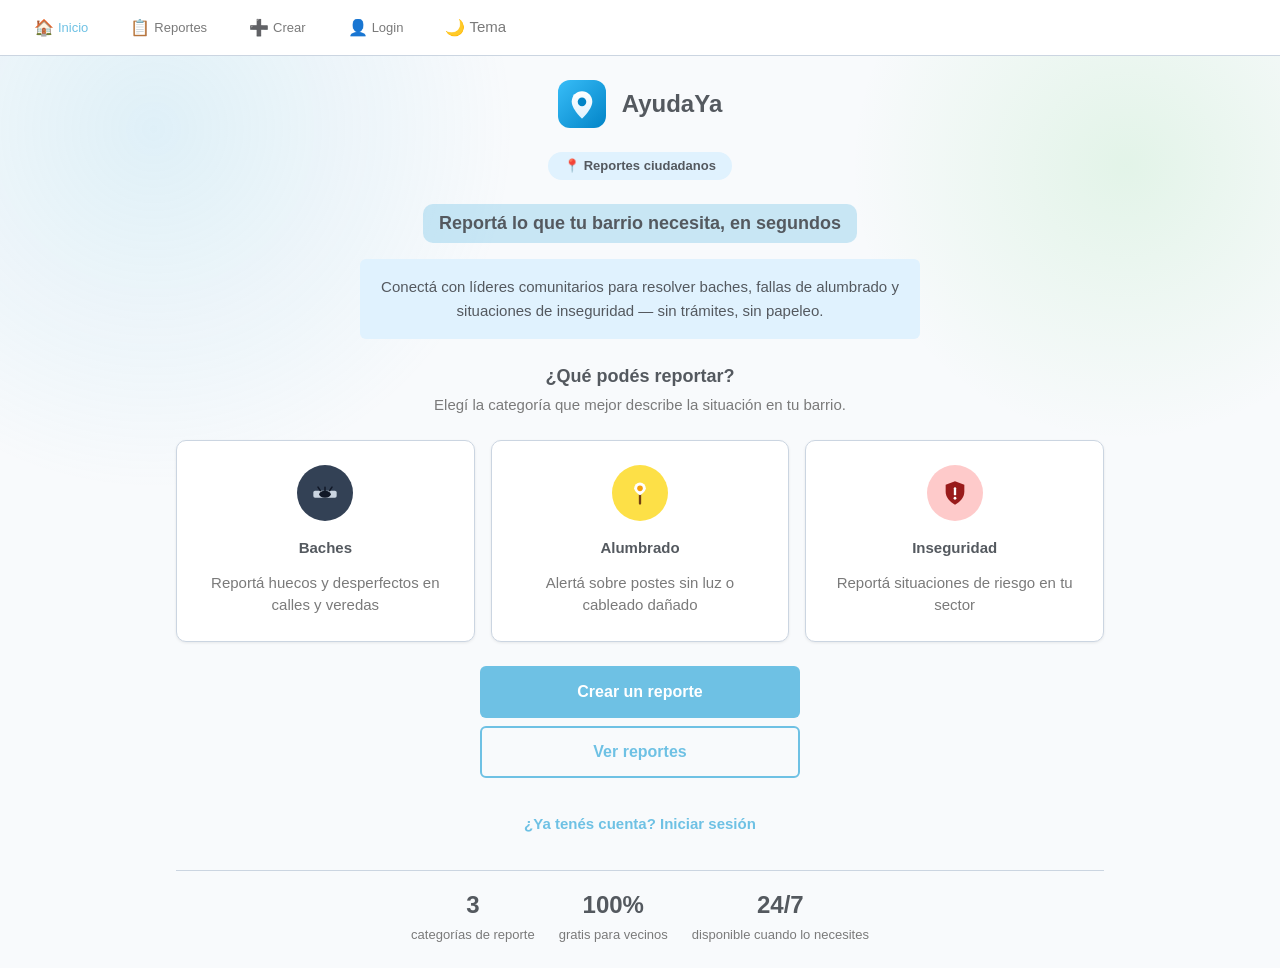
==== commit 5ded2b06: "feat: agregar navegación principal a todas las páginas y mejorar el resaltado del titular en la secc" ====
--- a/index.html
+++ b/index.html
@@ -17,72 +17,6 @@
     </script>
 </head>
 <body>
-    <main class="screen home-hero">
-        <div class="container">
-            <div class="hero">
-                <div class="hero__brand">
-                    <img src="assets/images/logo-ayudaya.svg" alt="AyudaYa" class="hero__logo">
-                    <h1 class="hero__name">AyudaYa</h1>
-                </div>
-
-                <span class="hero__eyebrow">📍 Reportes ciudadanos</span>
-
-                <div class="hero__intro">
-                    <h2 class="hero__headline">
-                        Reportá lo que tu <span class="hero__highlight">barrio necesita</span>, en segundos
-                    </h2>
-                    <p class="hero__lead">
-                        Conectá con líderes comunitarios para resolver baches, fallas de alumbrado y situaciones de inseguridad — sin trámites, sin papeleo.
-                    </p>
-                </div>
-
-                <div class="hero__actions">
-                    <a href="crear-reporte.html" class="btn btn--primary btn--lg">Crear un reporte</a>
-                    <a href="reportes.html" class="btn btn--secondary btn--lg">Ver reportes</a>
-                </div>
-                <a href="login.html" class="link hero__login-link">¿Ya tenés cuenta? Iniciar sesión</a>
-
-                <div class="hero__stats">
-                    <div class="hero__stat">
-                        <span class="hero__stat-number">3</span>
-                        <span class="hero__stat-label">categorías de reporte</span>
-                    </div>
-                    <div class="hero__stat">
-                        <span class="hero__stat-number">100%</span>
-                        <span class="hero__stat-label">gratis para vecinos</span>
-                    </div>
-                    <div class="hero__stat">
-                        <span class="hero__stat-number">24/7</span>
-                        <span class="hero__stat-label">disponible cuando lo necesites</span>
-                    </div>
-                </div>
-
-                <div class="section-heading">
-                    <h3 class="section-heading__title">¿Qué podés reportar?</h3>
-                    <p class="section-heading__text">Elegí la categoría que mejor describe la situación en tu barrio.</p>
-                </div>
-
-                <div class="category-grid">
-                    <div class="report-card category-card">
-                        <div class="category-card__icon category-card__icon--bache" aria-hidden="true">🕳️</div>
-                        <div class="category-card__title">Baches</div>
-                        <div class="category-card__text">Reportá huecos y desperfectos en calles y veredas</div>
-                    </div>
-                    <div class="report-card category-card">
-                        <div class="category-card__icon category-card__icon--alumbrado" aria-hidden="true">💡</div>
-                        <div class="category-card__title">Alumbrado</div>
-                        <div class="category-card__text">Alertá sobre postes sin luz o cableado dañado</div>
-                    </div>
-                    <div class="report-card category-card">
-                        <div class="category-card__icon category-card__icon--inseguridad" aria-hidden="true">🛡️</div>
-                        <div class="category-card__title">Inseguridad</div>
-                        <div class="category-card__text">Reportá situaciones de riesgo en tu sector</div>
-                    </div>
-                </div>
-            </div>
-        </div>
-    </main>
-
     <nav class="navbar" aria-label="Navegación principal">
         <a href="index.html" class="navbar__item">
             <span class="navbar__icon" aria-hidden="true">🏠</span>
@@ -106,6 +40,90 @@
         </button>
     </nav>
 
+    <main class="screen home-hero">
+        <div class="container">
+            <div class="hero">
+                <div class="hero__brand">
+                    <img src="assets/images/logo-ayudaya.svg" alt="AyudaYa" class="hero__logo">
+                    <h1 class="hero__name">AyudaYa</h1>
+                </div>
+
+                <span class="hero__eyebrow">📍 Reportes ciudadanos</span>
+
+                <div class="hero__intro">
+                    <h2 class="hero__headline hero__highlight">
+                        Reportá lo que tu barrio necesita, en segundos
+                    </h2>
+                    <p class="hero__lead">
+                        Conectá con líderes comunitarios para resolver baches, fallas de alumbrado y situaciones de inseguridad — sin trámites, sin papeleo.
+                    </p>
+                </div>
+
+                <div class="section-heading">
+                    <h3 class="section-heading__title">¿Qué podés reportar?</h3>
+                    <p class="section-heading__text">Elegí la categoría que mejor describe la situación en tu barrio.</p>
+                </div>
+
+                <div class="category-grid">
+                    <div class="report-card category-card">
+                        <div class="category-card__icon category-card__icon--bache" aria-hidden="true">
+                            <svg width="28" height="28" viewBox="0 0 24 24" xmlns="http://www.w3.org/2000/svg">
+                                <rect x="2" y="10" width="20" height="6" rx="1.5" fill="#cbd5e1"/>
+                                <ellipse cx="12" cy="13" rx="5" ry="3" fill="#111827"/>
+                                <path d="M8 10l-2-3M16 10l2-3M12 10V7" stroke="#111827" stroke-width="1.3" stroke-linecap="round"/>
+                            </svg>
+                        </div>
+                        <div class="category-card__title">Baches</div>
+                        <div class="category-card__text">Reportá huecos y desperfectos en calles y veredas</div>
+                    </div>
+                    <div class="report-card category-card">
+                        <div class="category-card__icon category-card__icon--alumbrado" aria-hidden="true">
+                            <svg width="28" height="28" viewBox="0 0 24 24" xmlns="http://www.w3.org/2000/svg">
+                                <line x1="12" y1="11" x2="12" y2="21" stroke="#713f12" stroke-width="2" stroke-linecap="round"/>
+                                <path d="M12 3a5 5 0 0 1 5 5c0 3-5 6-5 6s-5-3-5-6a5 5 0 0 1 5-5z" fill="#ffffff"/>
+                                <circle cx="12" cy="8" r="2.4" fill="#f59e0b"/>
+                            </svg>
+                        </div>
+                        <div class="category-card__title">Alumbrado</div>
+                        <div class="category-card__text">Alertá sobre postes sin luz o cableado dañado</div>
+                    </div>
+                    <div class="report-card category-card">
+                        <div class="category-card__icon category-card__icon--inseguridad" aria-hidden="true">
+                            <svg width="28" height="28" viewBox="0 0 24 24" xmlns="http://www.w3.org/2000/svg">
+                                <path d="M12 2l8 3v6c0 5-3.5 8.5-8 11-4.5-2.5-8-6-8-11V5l8-3z" fill="#991b1b"/>
+                                <rect x="11" y="7" width="2" height="7" rx="1" fill="#ffffff"/>
+                                <circle cx="12" cy="16.5" r="1.2" fill="#ffffff"/>
+                            </svg>
+                        </div>
+                        <div class="category-card__title">Inseguridad</div>
+                        <div class="category-card__text">Reportá situaciones de riesgo en tu sector</div>
+                    </div>
+                </div>
+
+                <div class="hero__actions">
+                    <a href="crear-reporte.html" class="btn btn--primary btn--lg">Crear un reporte</a>
+                    <a href="reportes.html" class="btn btn--secondary btn--lg">Ver reportes</a>
+                </div>
+                <a href="login.html" class="link hero__login-link">¿Ya tenés cuenta? Iniciar sesión</a>
+
+                <div class="hero__stats">
+                    <div class="hero__stat">
+                        <span class="hero__stat-number">3</span>
+                        <span class="hero__stat-label">categorías de reporte</span>
+                    </div>
+                    <div class="hero__stat">
+                        <span class="hero__stat-number">100%</span>
+                        <span class="hero__stat-label">gratis para vecinos</span>
+                    </div>
+                    <div class="hero__stat">
+                        <span class="hero__stat-number">24/7</span>
+                        <span class="hero__stat-label">disponible cuando lo necesites</span>
+                    </div>
+                </div>
+            </div>
+        </div>
+    </main>
+
     <script src="js/main.js"></script>
 </body>
 </html>
--- a/css/styles.css
+++ b/css/styles.css
@@ -566,7 +566,10 @@
 }
 
 .hero__highlight {
-    background-image: linear-gradient(180deg, transparent 62%, var(--color-primary-soft) 62%);
+    width: fit-content;
+    background-color: rgba(110, 193, 228, 0.35);
+    border-radius: var(--radius-md);
+    padding: var(--space-sm) var(--space-md);
 }
 
 .hero__actions {
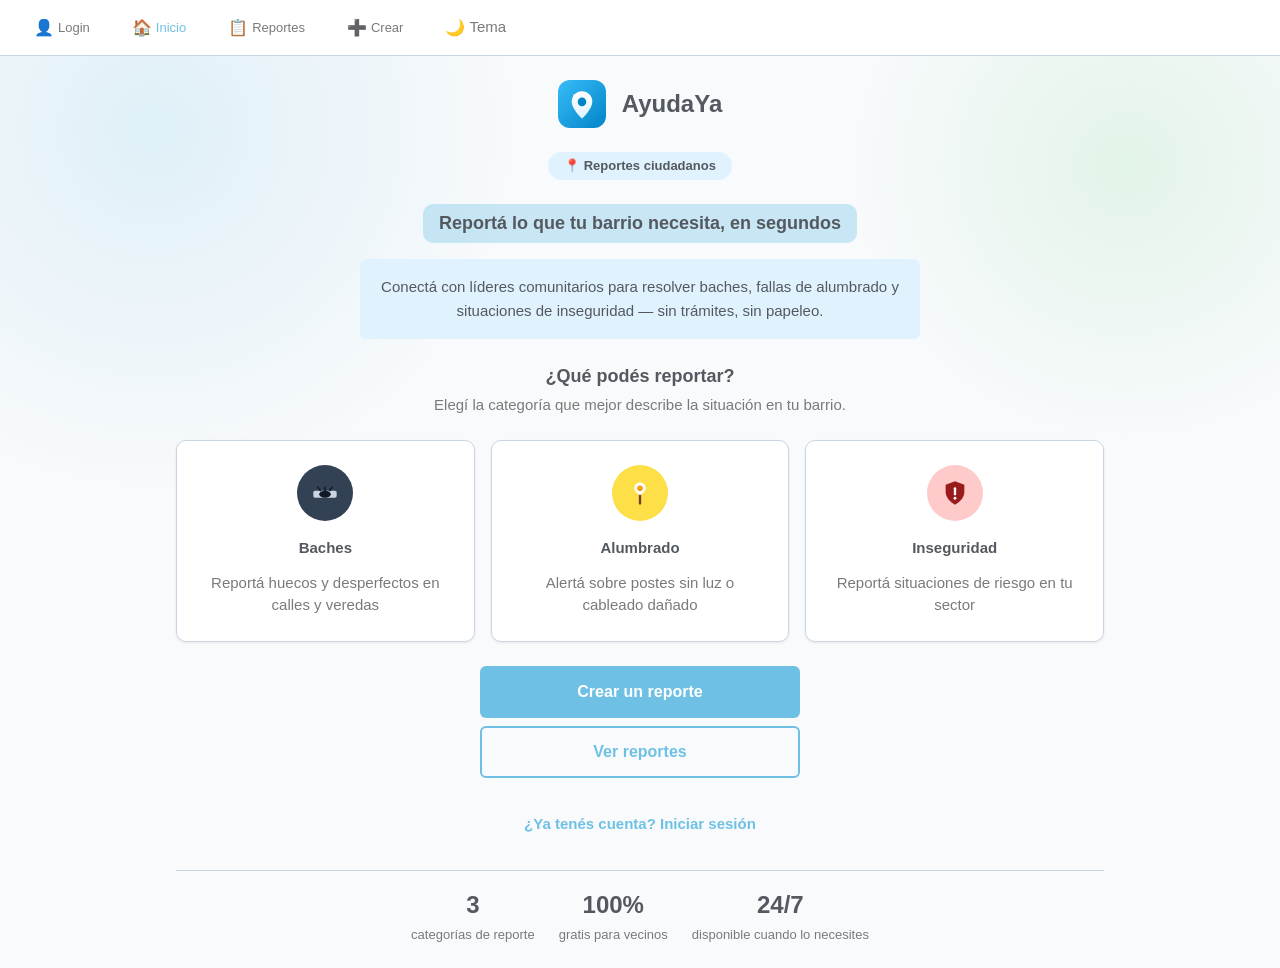
==== commit 33b39074: "feat: agregar enlace de navegación "Login" en todas las páginas para mejorar la accesibilidad" ====
--- a/index.html
+++ b/index.html
@@ -18,6 +18,10 @@
 </head>
 <body>
     <nav class="navbar" aria-label="Navegación principal">
+        <a href="login.html" class="navbar__item">
+            <span class="navbar__icon" aria-hidden="true">👤</span>
+            <span>Login</span>
+        </a>
         <a href="index.html" class="navbar__item">
             <span class="navbar__icon" aria-hidden="true">🏠</span>
             <span>Inicio</span>
@@ -29,10 +33,6 @@
         <a href="crear-reporte.html" class="navbar__item">
             <span class="navbar__icon" aria-hidden="true">➕</span>
             <span>Crear</span>
-        </a>
-        <a href="login.html" class="navbar__item">
-            <span class="navbar__icon" aria-hidden="true">👤</span>
-            <span>Login</span>
         </a>
         <button type="button" class="navbar__item navbar__item--button" id="themeToggle" aria-pressed="false">
             <span class="navbar__icon" id="themeToggleIcon" aria-hidden="true">🌙</span>
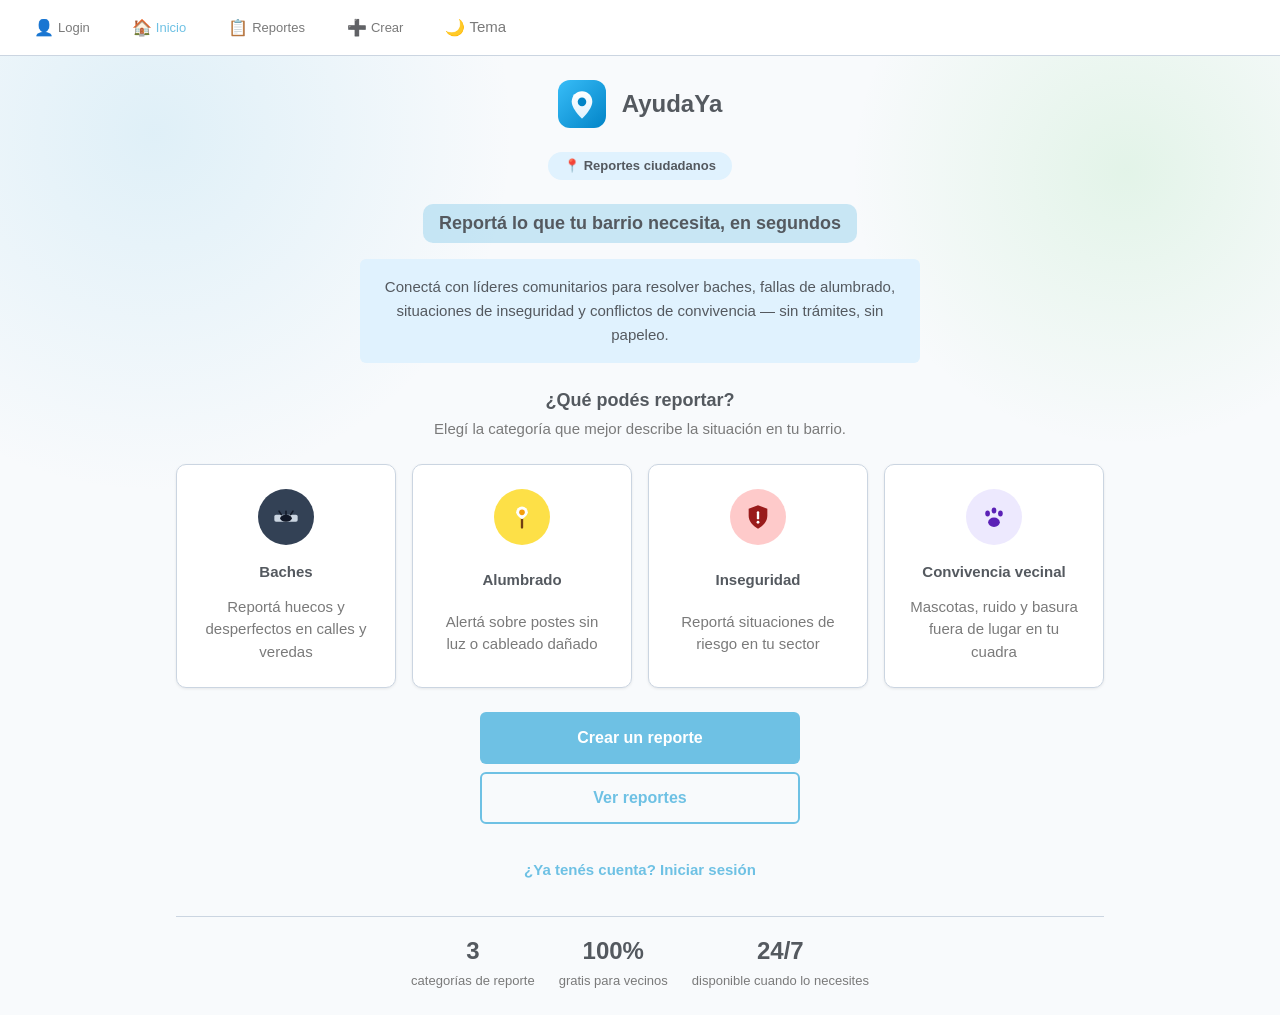
==== commit 2f8e3494: "feat: agregar categoría "Convivencia vecinal" en el sistema de reportes y actualizar estilos corresp" ====
--- a/index.html
+++ b/index.html
@@ -55,7 +55,7 @@
                         Reportá lo que tu barrio necesita, en segundos
                     </h2>
                     <p class="hero__lead">
-                        Conectá con líderes comunitarios para resolver baches, fallas de alumbrado y situaciones de inseguridad — sin trámites, sin papeleo.
+                        Conectá con líderes comunitarios para resolver baches, fallas de alumbrado, situaciones de inseguridad y conflictos de convivencia — sin trámites, sin papeleo.
                     </p>
                 </div>
 
@@ -98,6 +98,18 @@
                         <div class="category-card__title">Inseguridad</div>
                         <div class="category-card__text">Reportá situaciones de riesgo en tu sector</div>
                     </div>
+                    <div class="report-card category-card">
+                        <div class="category-card__icon category-card__icon--convivencia" aria-hidden="true">
+                            <svg width="28" height="28" viewBox="0 0 24 24" xmlns="http://www.w3.org/2000/svg">
+                                <ellipse cx="12" cy="16.5" rx="5" ry="4" fill="#5b21b6"/>
+                                <ellipse cx="6.5" cy="9" rx="2" ry="2.6" fill="#5b21b6"/>
+                                <ellipse cx="12" cy="6.5" rx="2" ry="2.6" fill="#5b21b6"/>
+                                <ellipse cx="17.5" cy="9" rx="2" ry="2.6" fill="#5b21b6"/>
+                            </svg>
+                        </div>
+                        <div class="category-card__title">Convivencia vecinal</div>
+                        <div class="category-card__text">Mascotas, ruido y basura fuera de lugar en tu cuadra</div>
+                    </div>
                 </div>
 
                 <div class="hero__actions">
--- a/css/styles.css
+++ b/css/styles.css
@@ -338,6 +338,11 @@
     color: #991b1b;
 }
 
+.badge--category-convivencia {
+    background-color: #ede9fe;
+    color: #5b21b6;
+}
+
 /* FAB */
 .fab {
     position: fixed;
@@ -670,6 +675,10 @@
 
 .category-card__icon--inseguridad {
     background-color: #fecaca;
+}
+
+.category-card__icon--convivencia {
+    background-color: #ede9fe;
 }
 
 .category-card__title {
